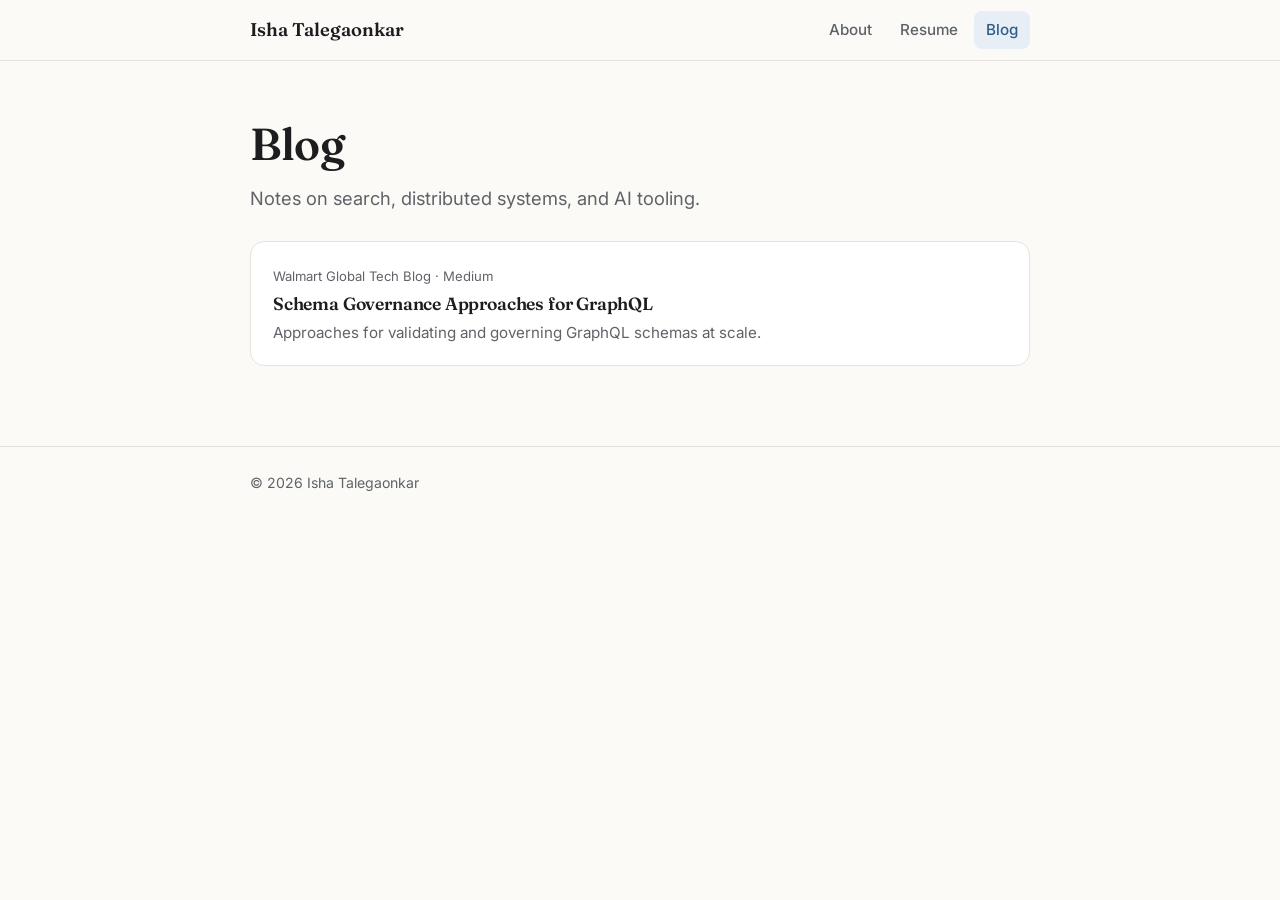
==== blog.html @ a861d91a "Fix collapsible section markers on resume page" ====
<!doctype html>
<html lang="en">
<head>
  <meta charset="utf-8">
  <meta name="viewport" content="width=device-width, initial-scale=1">
  <title>Blog · Isha Talegaonkar</title>
  <link rel="preconnect" href="https://fonts.googleapis.com">
  <link rel="preconnect" href="https://fonts.gstatic.com" crossorigin>
  <link href="https://fonts.googleapis.com/css2?family=Fraunces:opsz,wght@9..144,600&family=Inter:wght@400;500;600&display=swap" rel="stylesheet">
  <link rel="stylesheet" href="style.css?v=4">
</head>
<body>
  <header class="site">
    <div class="container">
      <a class="brand" href="index.html">Isha Talegaonkar</a>
      <nav>
        <ul>
          <li><a href="index.html">About</a></li>
          <li><a href="resume.html">Resume</a></li>
          <li><a class="active" href="blog.html">Blog</a></li>
        </ul>
      </nav>
    </div>
  </header>

  <main>
    <div class="container">
      <h1>Blog</h1>
      <p class="lede">Notes on search, distributed systems, and AI tooling.</p>

      <ul class="posts">
        <li>
          <a class="post" href="https://medium.com/walmartglobaltech/schema-governance-approaches-for-graphql-68eaf32a48c0" target="_blank" rel="noopener">
            <span class="post-meta">Walmart Global Tech Blog · Medium</span>
            <h3>Schema Governance Approaches for GraphQL</h3>
            <p>Approaches for validating and governing GraphQL schemas at scale.</p>
          </a>
        </li>
      </ul>
    </div>
  </main>

  <footer class="site">
    <div class="container">© 2026 Isha Talegaonkar</div>
  </footer>
</body>
</html>
---- style.css ----
:root {
  --bg: #fbfaf7;
  --surface: #ffffff;
  --text: #1d1d1f;
  --muted: #5f6368;
  --border: #e6e3dc;
  --accent: #2f5d8a;
  --accent-soft: #e8eef5;
  --max: 820px;
}

@media (prefers-color-scheme: dark) {
  :root {
    --bg: #121316;
    --surface: #1a1c20;
    --text: #e8e8ea;
    --muted: #a0a4ab;
    --border: #2b2e34;
    --accent: #8ab4e0;
    --accent-soft: #1f2a36;
  }
}

* { box-sizing: border-box; }

html { scroll-behavior: smooth; }

body {
  margin: 0;
  background: var(--bg);
  color: var(--text);
  font-family: "Inter", -apple-system, BlinkMacSystemFont, "Segoe UI", Roboto, sans-serif;
  font-size: 16px;
  line-height: 1.65;
  -webkit-font-smoothing: antialiased;
}

a { color: var(--accent); text-decoration: none; }
a:hover { text-decoration: underline; }

.container {
  max-width: var(--max);
  margin: 0 auto;
  padding: 0 20px;
}

/* ---------- Nav ---------- */
header.site {
  position: sticky;
  top: 0;
  z-index: 10;
  background: color-mix(in srgb, var(--bg) 88%, transparent);
  backdrop-filter: blur(8px);
  border-bottom: 1px solid var(--border);
}

header.site .container {
  display: flex;
  align-items: center;
  justify-content: space-between;
  gap: 16px;
  height: 60px;
}

.brand {
  font-family: "Fraunces", Georgia, serif;
  font-weight: 600;
  font-size: 1.15rem;
  color: var(--text);
}
.brand:hover { text-decoration: none; }

nav ul {
  display: flex;
  gap: 4px;
  list-style: none;
  margin: 0;
  padding: 0;
}

nav a {
  display: block;
  padding: 6px 12px;
  border-radius: 8px;
  color: var(--muted);
  font-size: 0.95rem;
  font-weight: 500;
}
nav a:hover { color: var(--text); background: var(--accent-soft); text-decoration: none; }
nav a.active { color: var(--accent); background: var(--accent-soft); }

/* ---------- Typography ---------- */
main { padding: 56px 0 80px; }

h1, h2, h3 {
  font-family: "Fraunces", Georgia, serif;
  font-weight: 600;
  line-height: 1.2;
  letter-spacing: -0.01em;
}

h1 { font-size: clamp(2rem, 6vw, 2.8rem); margin: 0 0 12px; }
h2 {
  font-size: 1.5rem;
  margin: 56px 0 20px;
  padding-bottom: 8px;
  border-bottom: 1px solid var(--border);
}
h3 { font-size: 1.1rem; margin: 0; }

.lede { font-size: 1.15rem; color: var(--muted); margin: 0 0 28px; }

/* ---------- About ---------- */
.hero { display: flex; flex-direction: column; gap: 8px; }

.eyebrow {
  text-transform: uppercase;
  letter-spacing: 0.12em;
  font-size: 0.78rem;
  font-weight: 600;
  color: var(--accent);
}

.links {
  display: flex;
  flex-wrap: wrap;
  gap: 10px;
  margin: 8px 0 0;
  padding: 0;
  list-style: none;
}

.btn {
  display: inline-flex;
  align-items: center;
  gap: 6px;
  padding: 8px 14px;
  border: 1px solid var(--border);
  border-radius: 999px;
  background: var(--surface);
  color: var(--text);
  font-size: 0.92rem;
  font-weight: 500;
}
.btn:hover { border-color: var(--accent); color: var(--accent); text-decoration: none; }
.btn.primary { background: var(--accent); border-color: var(--accent); color: var(--bg); }
.btn.primary:hover { opacity: 0.9; color: var(--bg); }

.grid {
  display: grid;
  grid-template-columns: repeat(auto-fit, minmax(220px, 1fr));
  gap: 16px;
}

.card {
  background: var(--surface);
  border: 1px solid var(--border);
  border-radius: 14px;
  padding: 20px;
}
.card h3 { margin-bottom: 6px; }
.card p { margin: 0; color: var(--muted); font-size: 0.95rem; }

/* ---------- Resume ---------- */
.toc {
  display: flex;
  flex-wrap: wrap;
  gap: 8px;
  margin: 0 0 8px;
  padding: 0;
  list-style: none;
}
.toc a {
  display: block;
  padding: 4px 12px;
  border-radius: 999px;
  background: var(--accent-soft);
  font-size: 0.88rem;
  font-weight: 500;
}

section { scroll-margin-top: 80px; }

.entry {
  position: relative;
  padding: 0 0 28px 22px;
  border-left: 2px solid var(--border);
}
.entry:last-child { padding-bottom: 0; }
.entry::before {
  content: "";
  position: absolute;
  left: -7px;
  top: 6px;
  width: 12px;
  height: 12px;
  border-radius: 50%;
  background: var(--bg);
  border: 2px solid var(--accent);
}

.entry-head {
  display: flex;
  flex-wrap: wrap;
  justify-content: space-between;
  gap: 2px 16px;
}
.meta { color: var(--muted); font-size: 0.9rem; }
.role { font-style: italic; color: var(--muted); }
.date { font-variant-numeric: tabular-nums; color: var(--muted); font-size: 0.9rem; white-space: nowrap; }

.entry ul { margin: 10px 0 0; padding-left: 18px; }
.entry li { margin-bottom: 6px; }
.entry li::marker { color: var(--accent); }

.skills { display: grid; gap: 18px; }
.skills h3 { font-family: inherit; font-size: 0.85rem; text-transform: uppercase; letter-spacing: 0.08em; color: var(--muted); margin-bottom: 8px; }

.tags { display: flex; flex-wrap: wrap; gap: 6px; margin: 0; padding: 0; list-style: none; }
.tags li {
  padding: 3px 10px;
  border: 1px solid var(--border);
  border-radius: 6px;
  background: var(--surface);
  font-size: 0.88rem;
}

/* ---------- Blog ---------- */
.posts { list-style: none; margin: 0; padding: 0; display: grid; gap: 14px; }

.post {
  display: block;
  padding: 20px 22px;
  border: 1px solid var(--border);
  border-radius: 14px;
  background: var(--surface);
  color: var(--text);
  transition: border-color 0.15s, transform 0.15s;
}
.post:hover { border-color: var(--accent); transform: translateY(-1px); text-decoration: none; }
.post h3 { margin: 4px 0 6px; }
.post:hover h3 { color: var(--accent); }
.post p { margin: 0; color: var(--muted); font-size: 0.95rem; }
.post-meta { font-size: 0.82rem; color: var(--muted); }

/* ---------- Footer ---------- */
footer.site {
  border-top: 1px solid var(--border);
  padding: 24px 0;
  color: var(--muted);
  font-size: 0.88rem;
}

@media (max-width: 520px) {
  header.site .container { height: auto; padding-top: 10px; padding-bottom: 10px; flex-direction: column; align-items: flex-start; gap: 6px; }
  nav a { padding: 4px 10px; }
  main { padding-top: 36px; }
}

/* ---------- Collapsible resume sections ---------- */
details.section { scroll-margin-top: 80px; }
details.section > summary {
  display: flex;             /* non list-item display drops the default marker */
  align-items: center;
  justify-content: space-between;
  gap: 12px;
  margin: 56px 0 20px;
  padding-bottom: 8px;
  border-bottom: 1px solid var(--border);
  list-style: none;
  cursor: pointer;
  user-select: none;
}
details.section > summary::-webkit-details-marker,
details.section > summary::marker { display: none; content: ""; }
details.section > summary h2 { margin: 0; padding: 0; border: 0; }
details.section > summary::after {
  content: "";
  flex: none;
  width: 9px;
  height: 9px;
  margin-right: 6px;
  border-right: 2px solid var(--muted);
  border-bottom: 2px solid var(--muted);
  transform: rotate(45deg);
  transition: transform 0.2s;
}
details.section:not([open]) > summary::after { transform: rotate(-45deg); }
details.section > summary:hover h2 { color: var(--accent); }
details.section > summary:hover::after { border-color: var(--accent); }
details.section > summary:focus-visible { outline: 2px solid var(--accent); outline-offset: 4px; border-radius: 4px; }
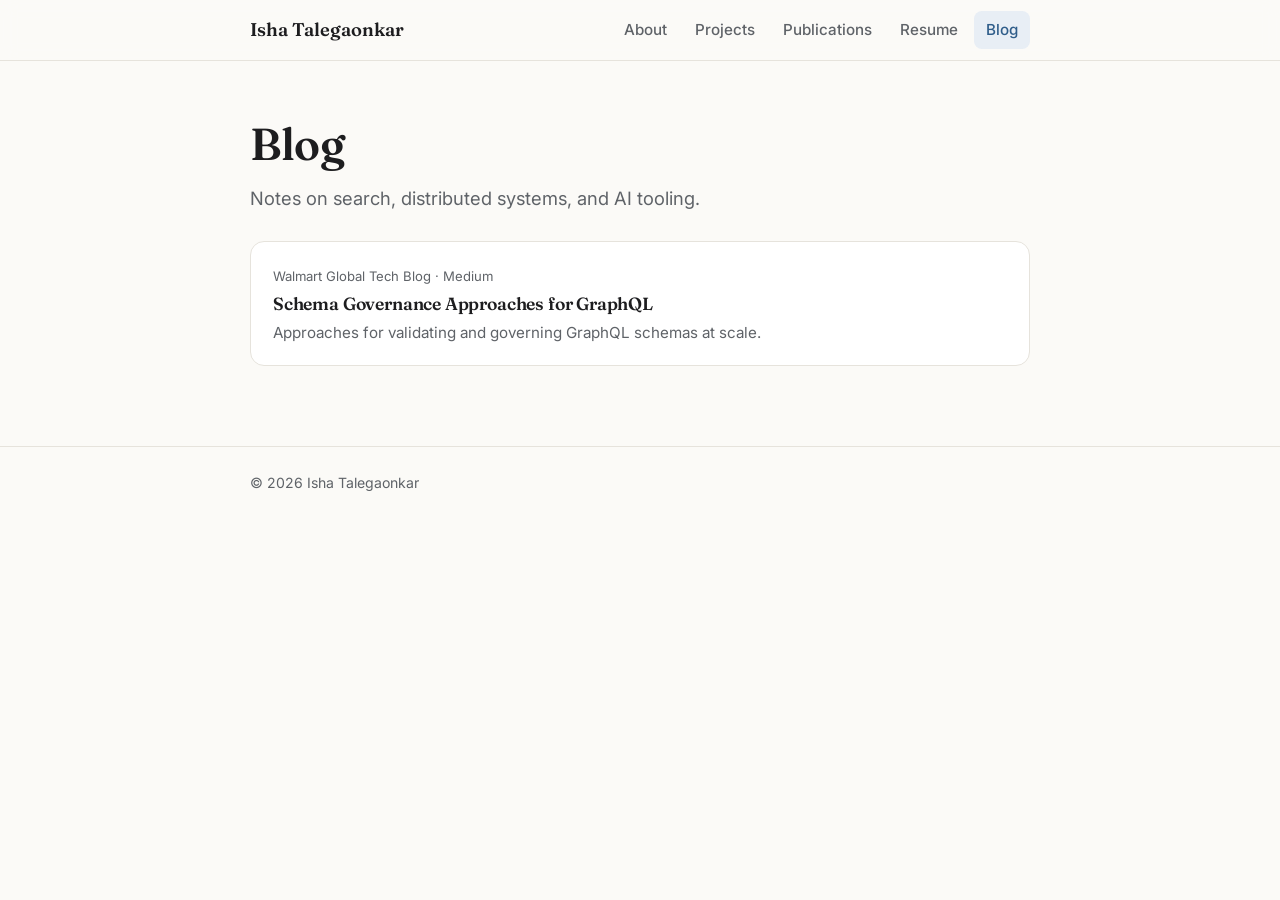
==== commit f98acbea: "Add projects and publications to portfolio" ====
--- a/blog.html
+++ b/blog.html
@@ -7,7 +7,7 @@
   <link rel="preconnect" href="https://fonts.googleapis.com">
   <link rel="preconnect" href="https://fonts.gstatic.com" crossorigin>
   <link href="https://fonts.googleapis.com/css2?family=Fraunces:opsz,wght@9..144,600&family=Inter:wght@400;500;600&display=swap" rel="stylesheet">
-  <link rel="stylesheet" href="style.css?v=4">
+  <link rel="stylesheet" href="style.css?v=6">
 </head>
 <body>
   <header class="site">
@@ -16,6 +16,8 @@
       <nav>
         <ul>
           <li><a href="index.html">About</a></li>
+          <li><a href="projects.html">Projects</a></li>
+          <li><a href="publications.html">Publications</a></li>
           <li><a href="resume.html">Resume</a></li>
           <li><a class="active" href="blog.html">Blog</a></li>
         </ul>
--- a/style.css
+++ b/style.css
@@ -7,19 +7,9 @@
   --accent: #2f5d8a;
   --accent-soft: #e8eef5;
   --max: 820px;
-}
-
-@media (prefers-color-scheme: dark) {
-  :root {
-    --bg: #121316;
-    --surface: #1a1c20;
-    --text: #e8e8ea;
-    --muted: #a0a4ab;
-    --border: #2b2e34;
-    --accent: #8ab4e0;
-    --accent-soft: #1f2a36;
-  }
-}
+  color-scheme: light;
+}
+
 
 * { box-sizing: border-box; }
 
@@ -72,6 +62,7 @@
 
 nav ul {
   display: flex;
+  flex-wrap: wrap;
   gap: 4px;
   list-style: none;
   margin: 0;
@@ -161,6 +152,41 @@
 .card h3 { margin-bottom: 6px; }
 .card p { margin: 0; color: var(--muted); font-size: 0.95rem; }
 
+/* ---------- Projects and publications ---------- */
+.project-list, .publication-list {
+  display: grid;
+  gap: 16px;
+  margin: 0;
+  padding: 0;
+  list-style: none;
+}
+.project, .publication { scroll-margin-top: 88px; }
+.project-head {
+  display: flex;
+  flex-wrap: wrap;
+  align-items: baseline;
+  justify-content: space-between;
+  gap: 4px 16px;
+  margin-bottom: 8px;
+}
+.project h2 {
+  margin: 0;
+  padding: 0;
+  border: 0;
+  font-size: 1.2rem;
+}
+.project p, .publication p { margin-bottom: 12px; }
+.project-links { display: flex; flex-wrap: wrap; gap: 8px 20px; }
+.project-links a, .publication a { font-size: 0.92rem; font-weight: 600; }
+.publication h3 { margin: 4px 0 8px; }
+.publication-meta {
+  color: var(--muted);
+  font-size: 0.78rem;
+  font-weight: 600;
+  letter-spacing: 0.08em;
+  text-transform: uppercase;
+}
+
 /* ---------- Resume ---------- */
 .toc {
   display: flex;
@@ -251,9 +277,9 @@
   font-size: 0.88rem;
 }
 
-@media (max-width: 520px) {
+@media (max-width: 700px) {
   header.site .container { height: auto; padding-top: 10px; padding-bottom: 10px; flex-direction: column; align-items: flex-start; gap: 6px; }
-  nav a { padding: 4px 10px; }
+  nav a { padding: 4px 8px; font-size: 0.88rem; }
   main { padding-top: 36px; }
 }
 
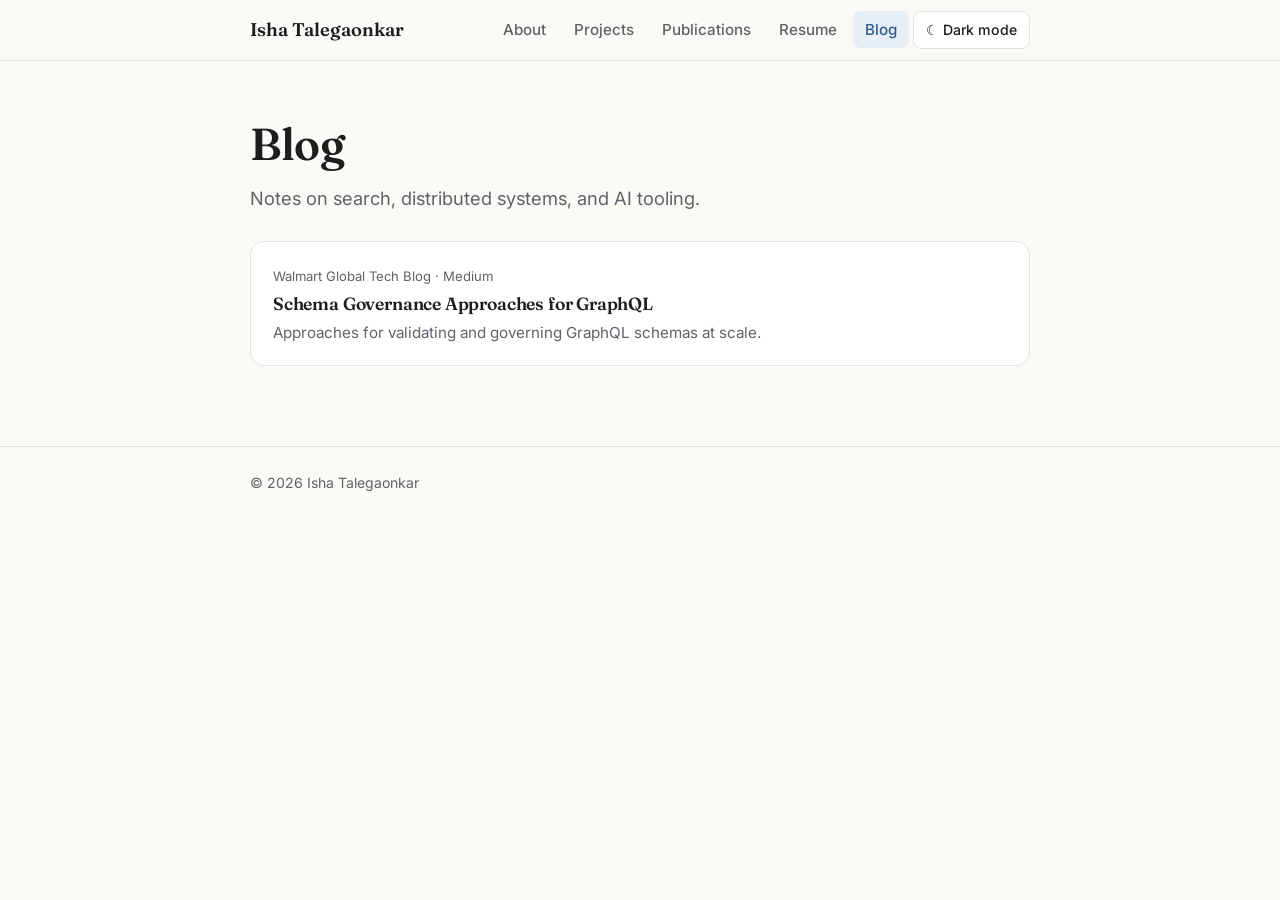
==== commit 32216a43: "Add dark and light theme toggle" ====
--- a/blog.html
+++ b/blog.html
@@ -7,7 +7,8 @@
   <link rel="preconnect" href="https://fonts.googleapis.com">
   <link rel="preconnect" href="https://fonts.gstatic.com" crossorigin>
   <link href="https://fonts.googleapis.com/css2?family=Fraunces:opsz,wght@9..144,600&family=Inter:wght@400;500;600&display=swap" rel="stylesheet">
-  <link rel="stylesheet" href="style.css?v=6">
+  <script src="theme.js?v=1"></script>
+  <link rel="stylesheet" href="style.css?v=7">
 </head>
 <body>
   <header class="site">
@@ -20,6 +21,7 @@
           <li><a href="publications.html">Publications</a></li>
           <li><a href="resume.html">Resume</a></li>
           <li><a class="active" href="blog.html">Blog</a></li>
+          <li><button class="theme-toggle" type="button" aria-label="Switch to dark mode" aria-pressed="false">☾ Dark mode</button></li>
         </ul>
       </nav>
     </div>
--- a/style.css
+++ b/style.css
@@ -10,6 +10,17 @@
   color-scheme: light;
 }
 
+:root[data-theme="dark"] {
+  --bg: #171b20;
+  --surface: #222831;
+  --text: #f1f2f4;
+  --muted: #b5bec9;
+  --border: #39434e;
+  --accent: #9bc9ff;
+  --accent-soft: #29394b;
+  color-scheme: dark;
+}
+
 
 * { box-sizing: border-box; }
 
@@ -79,6 +90,22 @@
 }
 nav a:hover { color: var(--text); background: var(--accent-soft); text-decoration: none; }
 nav a.active { color: var(--accent); background: var(--accent-soft); }
+
+.theme-toggle {
+  display: block;
+  padding: 6px 12px;
+  border: 1px solid var(--border);
+  border-radius: 8px;
+  background: var(--surface);
+  color: var(--text);
+  font: inherit;
+  font-size: 0.88rem;
+  font-weight: 500;
+  white-space: nowrap;
+  cursor: pointer;
+}
+.theme-toggle:hover { border-color: var(--accent); color: var(--accent); }
+.theme-toggle:focus-visible { outline: 2px solid var(--accent); outline-offset: 2px; }
 
 /* ---------- Typography ---------- */
 main { padding: 56px 0 80px; }
@@ -277,9 +304,10 @@
   font-size: 0.88rem;
 }
 
-@media (max-width: 700px) {
+@media (max-width: 800px) {
   header.site .container { height: auto; padding-top: 10px; padding-bottom: 10px; flex-direction: column; align-items: flex-start; gap: 6px; }
   nav a { padding: 4px 8px; font-size: 0.88rem; }
+  .theme-toggle { padding: 4px 8px; }
   main { padding-top: 36px; }
 }
 
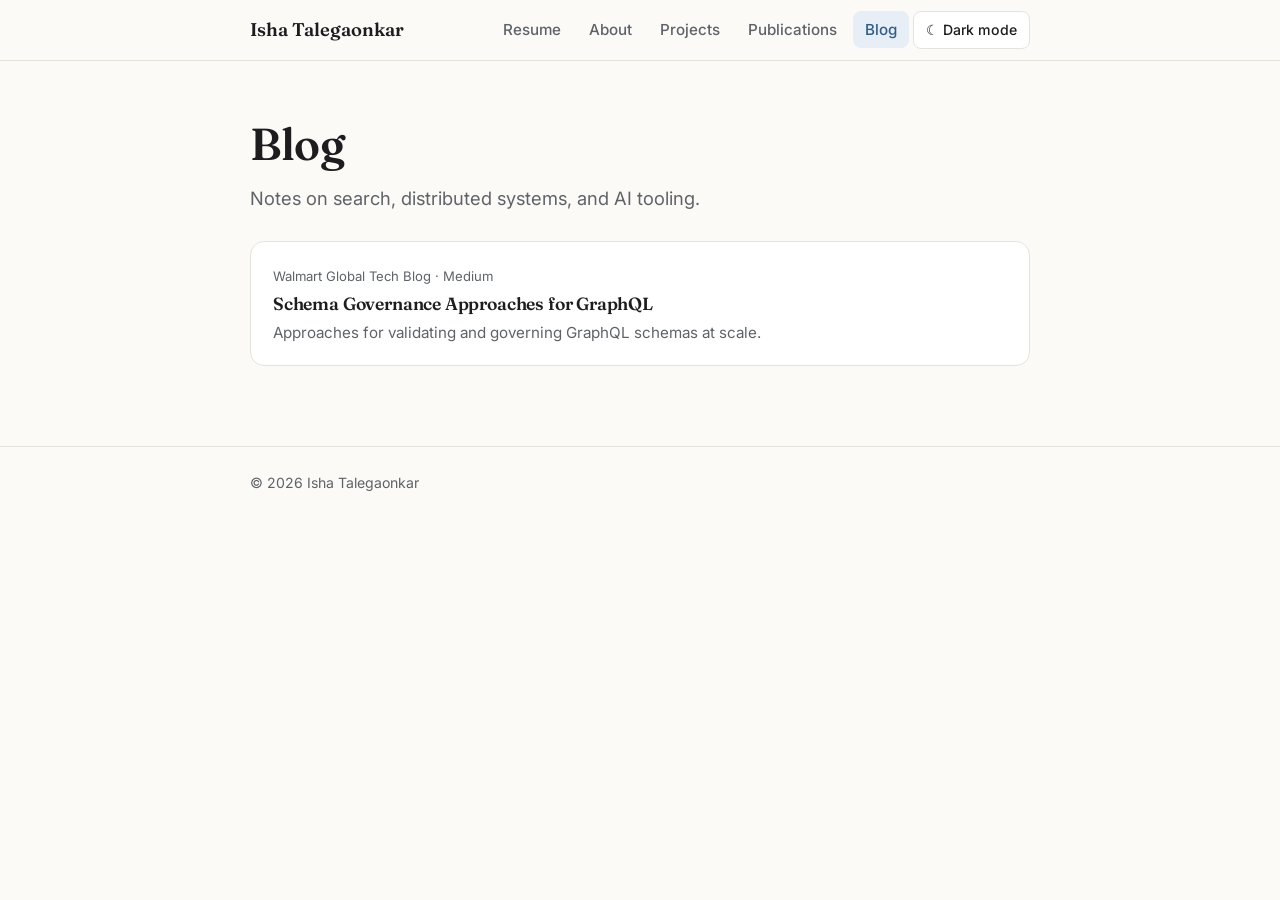
==== commit e337b5a7: "Update portfolio introduction and experience" ====
--- a/blog.html
+++ b/blog.html
@@ -8,7 +8,7 @@
   <link rel="preconnect" href="https://fonts.gstatic.com" crossorigin>
   <link href="https://fonts.googleapis.com/css2?family=Fraunces:opsz,wght@9..144,600&family=Inter:wght@400;500;600&display=swap" rel="stylesheet">
   <script src="theme.js?v=1"></script>
-  <link rel="stylesheet" href="style.css?v=7">
+  <link rel="stylesheet" href="style.css?v=11">
 </head>
 <body>
   <header class="site">
@@ -16,10 +16,10 @@
       <a class="brand" href="index.html">Isha Talegaonkar</a>
       <nav>
         <ul>
+          <li><a href="resume.html">Resume</a></li>
           <li><a href="index.html">About</a></li>
           <li><a href="projects.html">Projects</a></li>
           <li><a href="publications.html">Publications</a></li>
-          <li><a href="resume.html">Resume</a></li>
           <li><a class="active" href="blog.html">Blog</a></li>
           <li><button class="theme-toggle" type="button" aria-label="Switch to dark mode" aria-pressed="false">☾ Dark mode</button></li>
         </ul>
--- a/style.css
+++ b/style.css
@@ -129,7 +129,33 @@
 .lede { font-size: 1.15rem; color: var(--muted); margin: 0 0 28px; }
 
 /* ---------- About ---------- */
+.header-art {
+  display: block;
+  width: 100%;
+  height: auto;
+  max-height: 220px;
+  object-fit: cover;
+  border: 1px solid var(--border);
+  border-radius: 14px;
+}
+.intro-layout {
+  display: grid;
+  grid-template-columns: minmax(0, 1fr) 190px;
+  align-items: center;
+  gap: 32px;
+  margin-top: 32px;
+}
 .hero { display: flex; flex-direction: column; gap: 8px; }
+.hero .lede { margin-bottom: 0; }
+.profile-photo {
+  display: block;
+  width: 190px;
+  height: 190px;
+  object-fit: cover;
+  border-radius: 50%;
+  border: 4px solid var(--surface);
+  box-shadow: 0 0 0 1px var(--border);
+}
 
 .eyebrow {
   text-transform: uppercase;
@@ -163,6 +189,10 @@
 .btn:hover { border-color: var(--accent); color: var(--accent); text-decoration: none; }
 .btn.primary { background: var(--accent); border-color: var(--accent); color: var(--bg); }
 .btn.primary:hover { opacity: 0.9; color: var(--bg); }
+
+.resume-link { margin: 8px 0 0; }
+.social-section h2 { margin-top: 36px; }
+.social-icon { width: 18px; height: 18px; flex: none; }
 
 .grid {
   display: grid;
@@ -309,6 +339,11 @@
   nav a { padding: 4px 8px; font-size: 0.88rem; }
   .theme-toggle { padding: 4px 8px; }
   main { padding-top: 36px; }
+}
+
+@media (max-width: 600px) {
+  .intro-layout { grid-template-columns: 1fr; gap: 20px; }
+  .profile-photo { grid-row: 1; width: 140px; height: 140px; }
 }
 
 /* ---------- Collapsible resume sections ---------- */
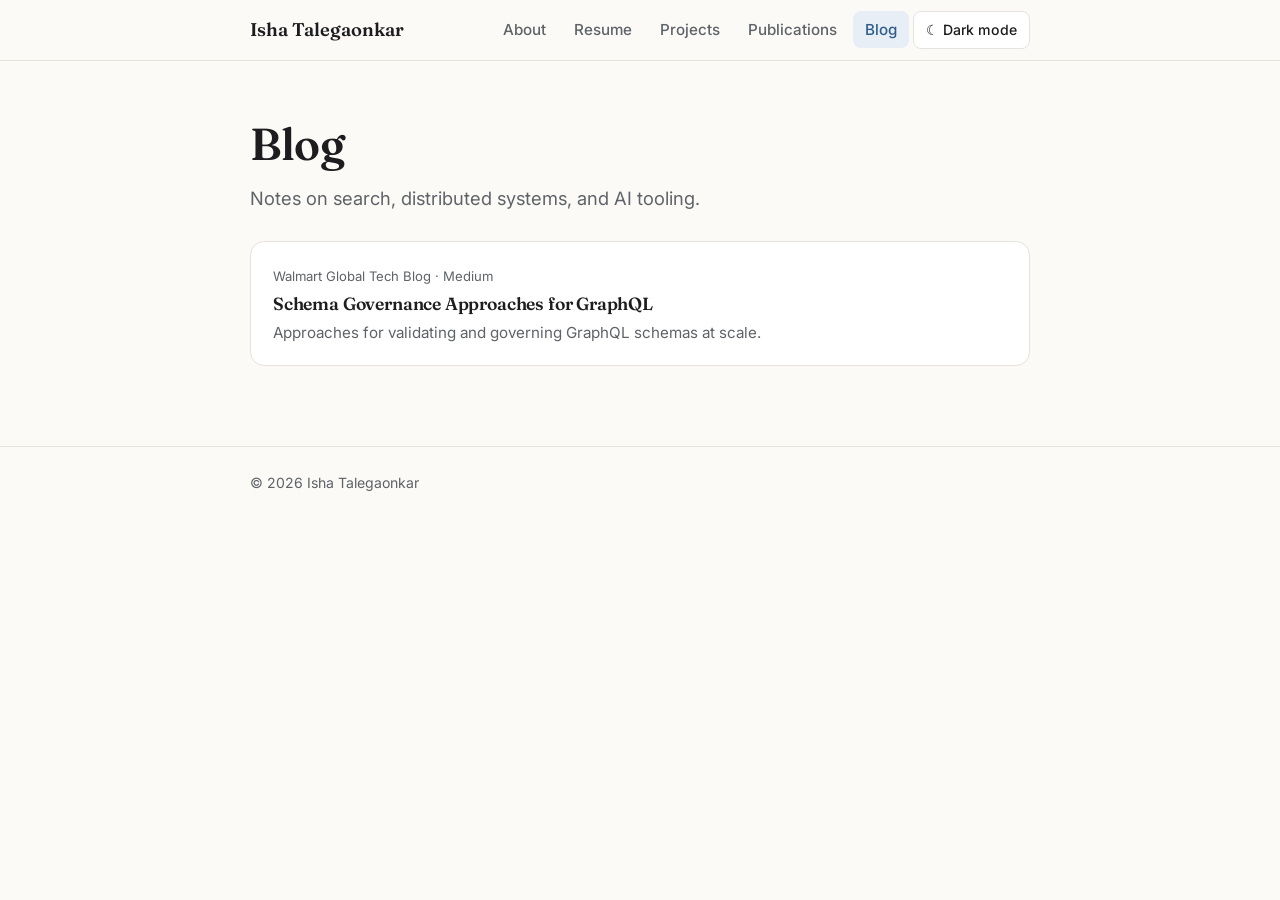
==== commit 37b0397d: "Update project links and portfolio navigation" ====
--- a/blog.html
+++ b/blog.html
@@ -16,8 +16,8 @@
       <a class="brand" href="index.html">Isha Talegaonkar</a>
       <nav>
         <ul>
+          <li><a href="index.html">About</a></li>
           <li><a href="resume.html">Resume</a></li>
-          <li><a href="index.html">About</a></li>
           <li><a href="projects.html">Projects</a></li>
           <li><a href="publications.html">Publications</a></li>
           <li><a class="active" href="blog.html">Blog</a></li>
